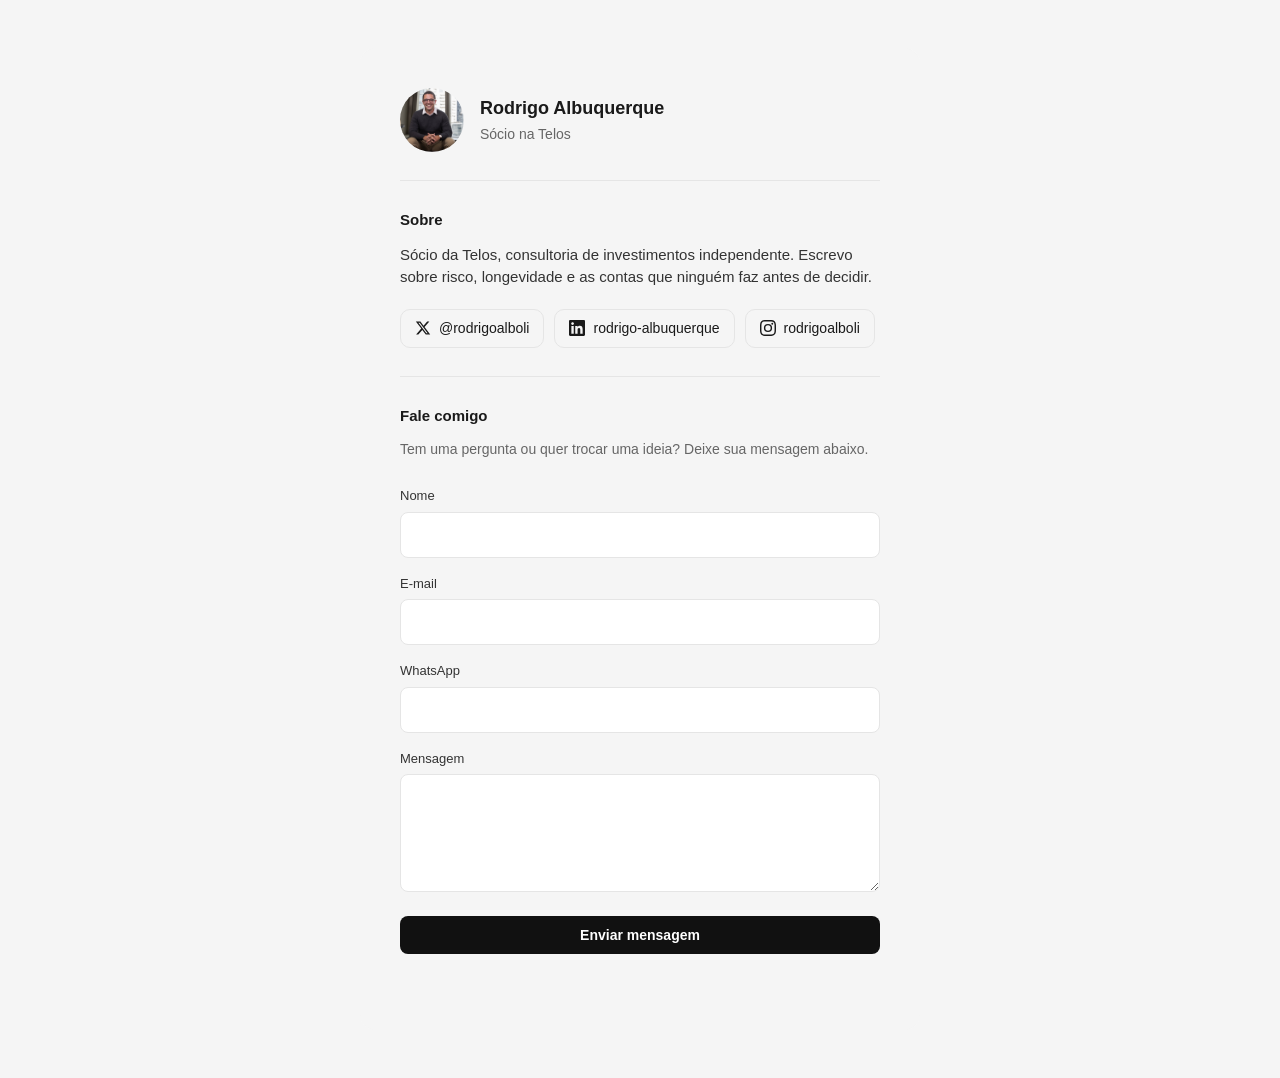
==== index.html @ cb612a84 "Move site files to repository root Files were nested inside rodrigo-albuquerque-site/, so Netlify's " ====
<!DOCTYPE html>
<html lang="pt-BR">
<head>
  <meta charset="UTF-8" />
  <meta name="viewport" content="width=device-width, initial-scale=1.0" />
  <title>Rodrigo Albuquerque</title>
  <meta name="description" content="Rodrigo Albuquerque — Sócio da Telos, consultoria de investimentos independente." />
  <link rel="icon" href="data:,">
  <link rel="stylesheet" href="style.css" />
</head>
<body>
  <main class="card">
    <header class="profile">
      <img class="avatar" src="images/rodrigo.jpg" alt="Foto de Rodrigo Albuquerque" />
      <div class="profile-text">
        <h1>Rodrigo Albuquerque</h1>
        <p class="title">Sócio na Telos</p>
      </div>
    </header>

    <hr />

    <section>
      <h2>Sobre</h2>
      <p class="bio">
        Sócio da Telos, consultoria de investimentos independente. Escrevo sobre
        risco, longevidade e as contas que ninguém faz antes de decidir.
      </p>

      <div class="social-links">
        <a class="social-btn" href="https://x.com/rodrigoalboli" target="_blank" rel="noopener noreferrer">
          <svg viewBox="0 0 24 24" width="16" height="16" fill="currentColor" aria-hidden="true"><path d="M18.244 2.25h3.308l-7.227 8.26 8.502 11.24H16.17l-5.214-6.817L4.99 21.75H1.68l7.73-8.835L1.254 2.25H8.08l4.713 6.231zm-1.161 17.52h1.833L7.084 4.126H5.117z"/></svg>
          <span>@rodrigoalboli</span>
        </a>
        <a class="social-btn" href="https://www.linkedin.com/in/rodrigo-albuquerque-cfp%C2%AE-41a1ba90/" target="_blank" rel="noopener noreferrer">
          <svg viewBox="0 0 24 24" width="16" height="16" fill="currentColor" aria-hidden="true"><path d="M20.447 20.452h-3.554v-5.569c0-1.328-.027-3.037-1.852-3.037-1.853 0-2.136 1.446-2.136 2.939v5.667H9.351V9h3.414v1.561h.046c.477-.9 1.637-1.85 3.37-1.85 3.601 0 4.267 2.37 4.267 5.455v6.286zM5.337 7.433c-1.144 0-2.063-.926-2.063-2.065 0-1.138.92-2.063 2.063-2.063 1.14 0 2.064.925 2.064 2.063 0 1.139-.925 2.065-2.064 2.065zm1.782 13.019H3.555V9h3.564v11.452zM22.225 0H1.771C.792 0 0 .774 0 1.729v20.542C0 23.227.792 24 1.771 24h20.451C23.2 24 24 23.227 24 22.271V1.729C24 .774 23.2 0 22.222 0z"/></svg>
          <span>rodrigo-albuquerque</span>
        </a>
        <a class="social-btn" href="https://www.instagram.com/rodrigoalboli/" target="_blank" rel="noopener noreferrer">
          <svg viewBox="0 0 24 24" width="16" height="16" fill="currentColor" aria-hidden="true"><path d="M12 2.163c3.204 0 3.584.012 4.85.07 3.252.148 4.771 1.691 4.919 4.919.058 1.265.069 1.645.069 4.849 0 3.205-.012 3.584-.069 4.849-.149 3.225-1.664 4.771-4.919 4.919-1.266.058-1.644.07-4.85.07-3.204 0-3.584-.012-4.849-.07-3.26-.149-4.771-1.699-4.919-4.92-.058-1.265-.07-1.644-.07-4.849 0-3.204.013-3.583.07-4.849.149-3.227 1.664-4.771 4.919-4.919 1.266-.057 1.645-.069 4.849-.069zm0-2.163c-3.259 0-3.667.014-4.947.072-4.358.2-6.78 2.618-6.98 6.98-.059 1.281-.073 1.689-.073 4.948 0 3.259.014 3.668.072 4.948.2 4.358 2.618 6.78 6.98 6.98 1.281.058 1.689.072 4.948.072 3.259 0 3.668-.014 4.948-.072 4.354-.2 6.782-2.618 6.979-6.98.059-1.28.073-1.689.073-4.948 0-3.259-.014-3.667-.072-4.947-.196-4.354-2.617-6.78-6.979-6.98-1.281-.059-1.69-.073-4.949-.073zM12 5.838a6.162 6.162 0 100 12.324 6.162 6.162 0 000-12.324zM12 16a4 4 0 110-8 4 4 0 010 8zm6.406-11.845a1.44 1.44 0 100 2.881 1.44 1.44 0 000-2.881z"/></svg>
          <span>rodrigoalboli</span>
        </a>
      </div>
    </section>

    <hr />

    <section>
      <h2>Fale comigo</h2>
      <p class="contact-intro">Tem uma pergunta ou quer trocar uma ideia? Deixe sua mensagem abaixo.</p>

      <form
        id="contact-form"
        name="contact"
        method="POST"
        data-netlify="true"
        netlify-honeypot="bot-field"
      >
        <input type="hidden" name="form-name" value="contact" />
        <p class="hidden-field">
          <label>Não preencha este campo: <input name="bot-field" /></label>
        </p>

        <label for="name">Nome</label>
        <input type="text" id="name" name="name" required />

        <label for="email">E-mail</label>
        <input type="email" id="email" name="email" />

        <label for="whatsapp">WhatsApp</label>
        <input type="tel" id="whatsapp" name="whatsapp" />

        <label for="message">Mensagem</label>
        <textarea id="message" name="message" rows="4" required></textarea>

        <button type="submit">Enviar mensagem</button>
        <p id="form-status" class="form-status" role="status"></p>
      </form>
    </section>
  </main>

  <script src="script.js"></script>
</body>
</html>
---- style.css ----
:root {
  --text: #1a1a1a;
  --muted: #666666;
  --border: #e5e5e5;
  --bg: #f5f5f5;
  --accent: #111111;
}

* {
  box-sizing: border-box;
}

body {
  margin: 0;
  font-family: -apple-system, BlinkMacSystemFont, "Segoe UI", Roboto, Helvetica, Arial, sans-serif;
  background: var(--bg);
  color: var(--text);
  display: flex;
  justify-content: center;
  padding: 48px 16px;
  line-height: 1.5;
}

.card {
  width: 100%;
  max-width: 560px;
  background: var(--bg);
  border-radius: 16px;
  padding: 40px;
}

.profile {
  display: flex;
  align-items: center;
  gap: 16px;
}

.avatar {
  width: 64px;
  height: 64px;
  border-radius: 50%;
  object-fit: cover;
  object-position: 50% 15%;
  flex-shrink: 0;
}

.profile-text h1 {
  font-size: 18px;
  margin: 0;
}

.title {
  margin: 2px 0 0;
  color: var(--muted);
  font-size: 14px;
}

hr {
  border: none;
  border-top: 1px solid var(--border);
  margin: 28px 0;
}

h2 {
  font-size: 15px;
  margin: 0 0 12px;
}

.bio {
  color: #333;
  font-size: 15px;
  margin: 0 0 20px;
}

.social-links {
  display: flex;
  flex-wrap: wrap;
  gap: 10px;
}

.social-btn {
  display: inline-flex;
  align-items: center;
  gap: 8px;
  border: 1px solid var(--border);
  border-radius: 10px;
  padding: 8px 14px;
  font-size: 14px;
  font-weight: 500;
  color: var(--text);
  text-decoration: none;
  transition: background 0.15s ease, border-color 0.15s ease;
}

.social-btn:hover {
  background: #fafafa;
  border-color: #d4d4d4;
}

.contact-intro {
  color: var(--muted);
  font-size: 14px;
  margin: 0 0 16px;
}

form {
  display: flex;
  flex-direction: column;
  gap: 6px;
}

label {
  font-size: 13px;
  font-weight: 500;
  color: #333;
  margin-top: 10px;
}

input,
textarea {
  font: inherit;
  padding: 10px 12px;
  border: 1px solid var(--border);
  border-radius: 8px;
  background: #fff;
  color: var(--text);
}

input:focus,
textarea:focus {
  outline: none;
  border-color: #999;
}

textarea {
  resize: vertical;
}

.hidden-field {
  position: absolute;
  left: -9999px;
  opacity: 0;
  pointer-events: none;
}

button[type="submit"] {
  margin-top: 18px;
  padding: 11px 16px;
  border: none;
  border-radius: 8px;
  background: var(--accent);
  color: #fff;
  font-size: 14px;
  font-weight: 600;
  cursor: pointer;
  transition: opacity 0.15s ease;
}

button[type="submit"]:hover {
  opacity: 0.85;
}

button[type="submit"]:disabled {
  opacity: 0.6;
  cursor: default;
}

.form-status {
  margin: 10px 0 0;
  font-size: 14px;
  min-height: 20px;
}

.form-status.success {
  color: #1a7f37;
}

.form-status.error {
  color: #c92a2a;
}

@media (prefers-color-scheme: dark) {
  :root {
    --text: #f2f2f2;
    --muted: #a3a3a3;
    --border: #2e2e2e;
    --bg: #0f0f0f;
    --accent: #f2f2f2;
  }

  button[type="submit"] {
    color: #111;
  }

  .social-btn:hover {
    background: #1f1f1f;
  }

  input,
  textarea {
    background: #1b1b1b;
    color: var(--text);
  }

  .bio {
    color: #ddd;
  }

  label {
    color: #ddd;
  }
}
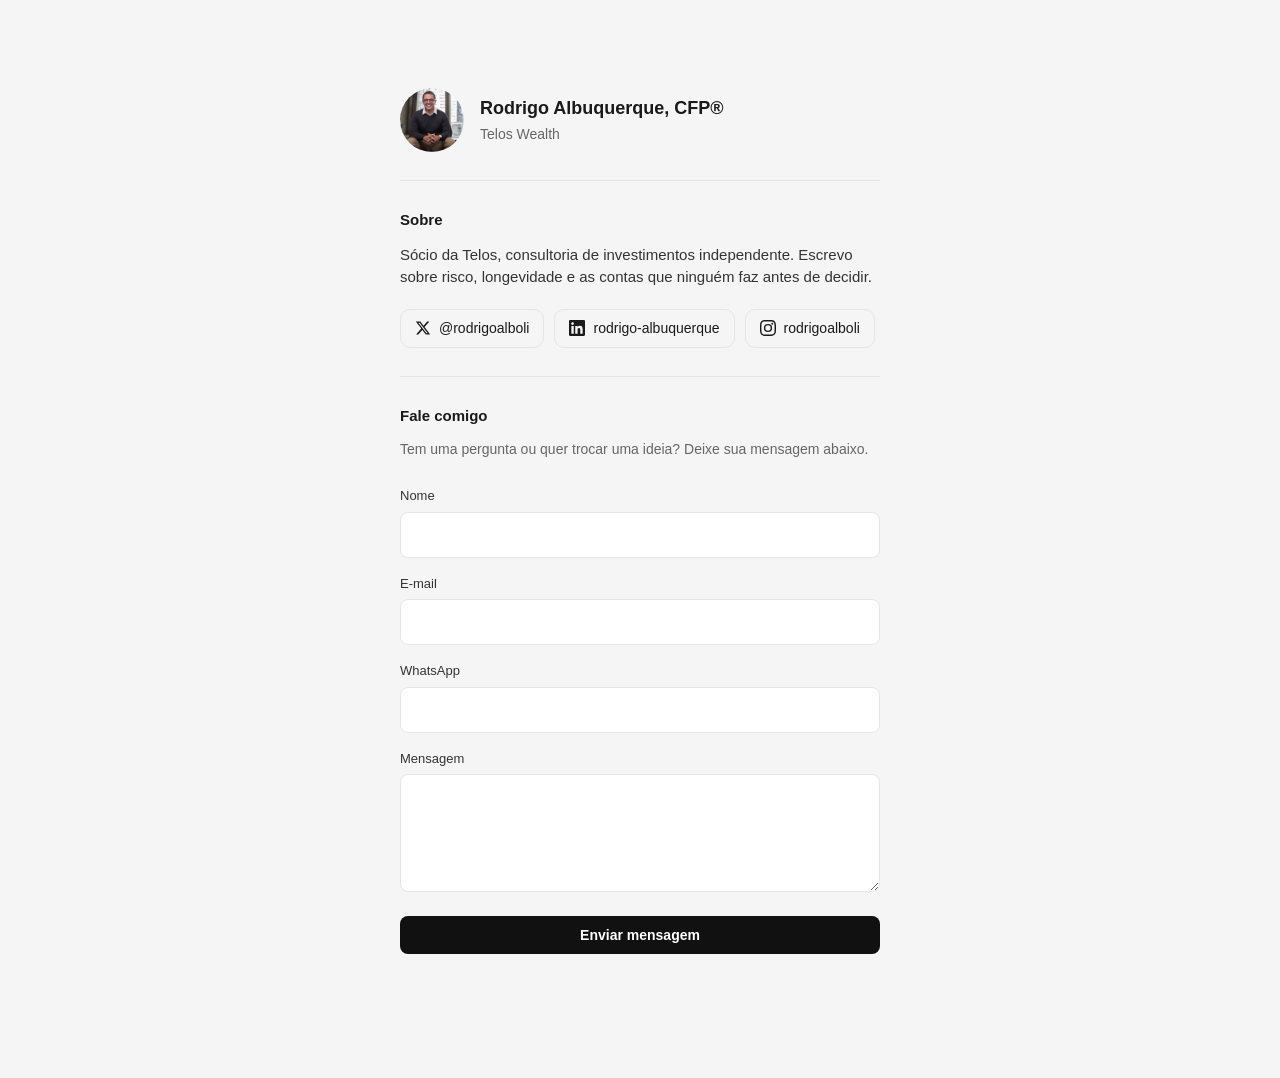
==== commit 130fcd19: "adding CFP" ====
--- a/index.html
+++ b/index.html
@@ -13,8 +13,8 @@
     <header class="profile">
       <img class="avatar" src="images/rodrigo.jpg" alt="Foto de Rodrigo Albuquerque" />
       <div class="profile-text">
-        <h1>Rodrigo Albuquerque</h1>
-        <p class="title">Sócio na Telos</p>
+        <h1>Rodrigo Albuquerque, CFP®</h1>
+        <p class="title">Telos Wealth</p>
       </div>
     </header>
 
